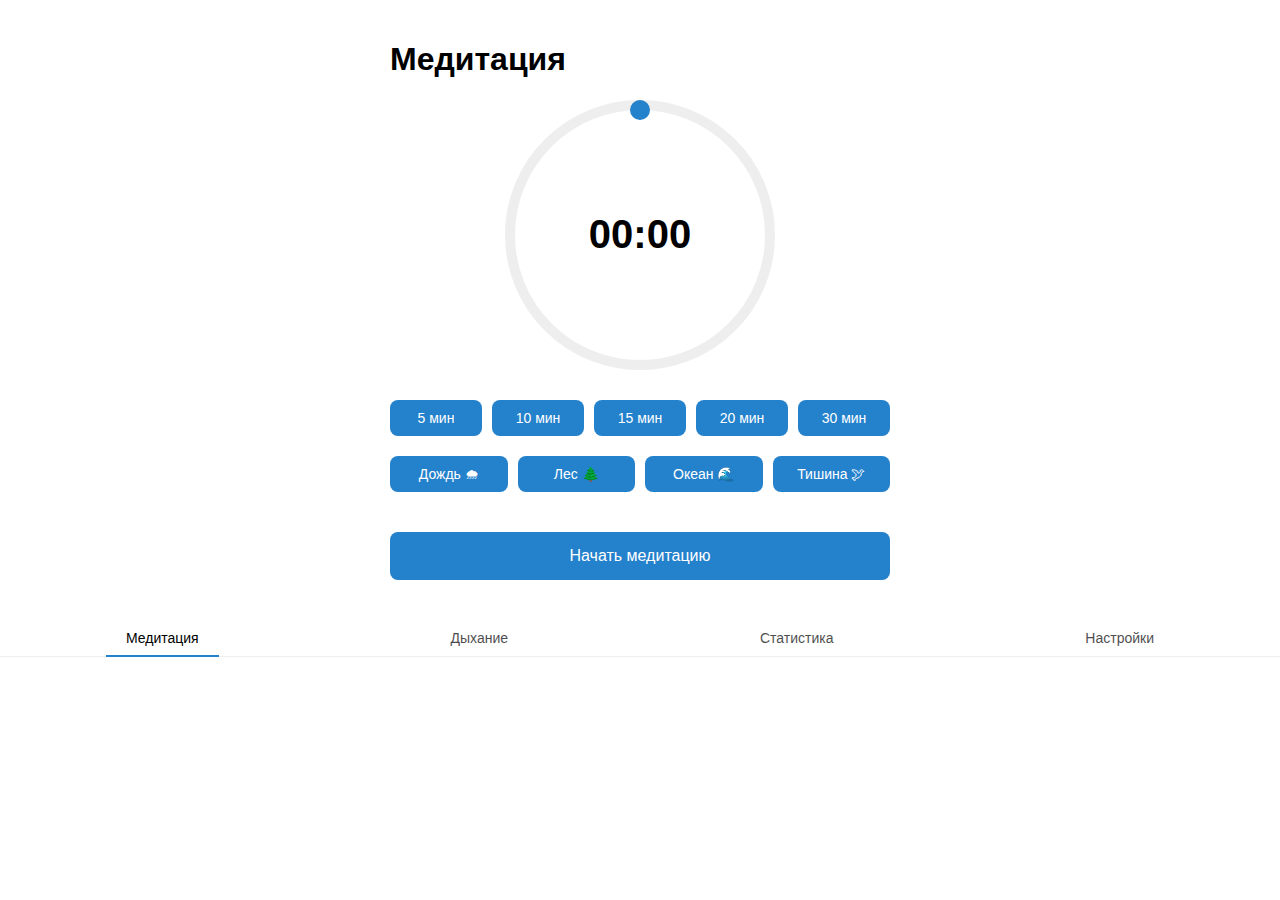
==== frontend/index.html @ bd763c2f "Add circular time selector and update sound controls" ====
<!DOCTYPE html>
<html lang="ru">
<head>
    <meta charset="UTF-8">
    <meta name="viewport" content="width=device-width, initial-scale=1.0">
    <title>Медитация</title>
    <script src="https://telegram.org/js/telegram-web-app.js"></script>
    <link rel="stylesheet" href="styles.css">
</head>
<body>
    <div class="app">
        <div class="main-screen">
            <h1>Медитация</h1>
            <div class="timer-display">
                <div class="progress-circle">
                    <div class="time-selector">
                        <div class="time-marker"></div>
                    </div>
                    <span class="time">00:00</span>
                </div>
            </div>
            
            <div class="controls">
                <div class="duration-selector">
                    <button data-time="5">5 мин</button>
                    <button data-time="10">10 мин</button>
                    <button data-time="15">15 мин</button>
                    <button data-time="20">20 мин</button>
                    <button data-time="30">30 мин</button>
                </div>
                
                <div class="sound-selector">
                    <button data-sound="rain">Дождь 🌧</button>
                    <button data-sound="forest">Лес 🌲</button>
                    <button data-sound="ocean">Океан 🌊</button>
                    <button data-sound="silence">Тишина 🕊</button>
                </div>
                
                <button class="start-btn">Начать медитацию</button>
            </div>
        </div>
        
        <div class="stats-screen hidden">
            <h2>Ваш прогресс</h2>
            <div class="stats">
                <div class="stat-item">
                    <span class="stat-value">0</span>
                    <span class="stat-label">Медитаций</span>
                </div>
                <div class="stat-item">
                    <span class="stat-value">0</span>
                    <span class="stat-label">Минут</span>
                </div>
                <div class="stat-item">
                    <span class="stat-value">0</span>
                    <span class="stat-label">Звезд</span>
                </div>
            </div>
        </div>
    </div>
    <div class="breathing-guide hidden">
        <div class="breathing-circle"></div>
        <div class="breathing-text">Вдох</div>
    </div>
    <div class="tabs">
        <button class="tab-btn active" data-tab="meditation">Медитация</button>
        <button class="tab-btn" data-tab="breathing">Дыхание</button>
        <button class="tab-btn" data-tab="stats">Статистика</button>
        <button class="tab-btn" data-tab="settings">Настройки</button>
    </div>

    <div class="tab-content">
        <div class="tab-pane active" id="meditation">
            <!-- Существующий контент медитации -->
        </div>
        
        <div class="tab-pane" id="breathing">
            <div class="breathing-techniques">
                <div class="technique-selector">
                    <button data-technique="4-4-4-4">Квадратное дыхание</button>
                    <button data-technique="4-7-8">4-7-8</button>
                    <button data-technique="box">Техника Вима Хофа</button>
                </div>
                
                <div class="breathing-guide">
                    <div class="breathing-circle"></div>
                    <div class="breathing-text">Подготовьтесь</div>
                    <div class="breathing-timer">00:00</div>
                </div>
            </div>
        </div>
        
        <div class="tab-pane" id="stats">
            <div class="achievements">
                <h2>Достижения</h2>
                <div class="achievement-grid">
                    <!-- Достижения будут добавляться динамически -->
                </div>
            </div>
            
            <div class="meditation-calendar">
                <h2>Календарь медитаций</h2>
                <div class="calendar-grid">
                    <!-- Календарь будет добавляться динамически -->
                </div>
            </div>
            
            <div class="leaderboard">
                <h2>Рейтинг</h2>
                <div class="leaderboard-list">
                    <!-- Рейтинг будет добавляться динамически -->
                </div>
            </div>
        </div>
        
        <div class="tab-pane" id="settings">
            <div class="reminder-settings">
                <h2>Напоминания</h2>
                <div class="time-picker">
                    <input type="time" id="reminder-time">
                    <button class="set-reminder-btn">Установить напоминание</button>
                </div>
            </div>
            
            <div class="sound-settings">
                <h2>Настройки звука</h2>
                <div class="volume-control">
                    <label>Громкость</label>
                    <input type="range" min="0" max="100" value="50">
                </div>
                <p class="sound-notice">
                    ⚠️ Звуки природы работают только при активном приложении
                </p>
            </div>
        </div>
    </div>
    <script src="app.js"></script>
</body>
</html>
---- frontend/styles.css ----
:root {
    --tg-theme-bg-color: #fff;
    --tg-theme-text-color: #000;
    --tg-theme-button-color: #2481cc;
    --tg-theme-button-text-color: #fff;
}

body {
    margin: 0;
    padding: 0;
    font-family: -apple-system, BlinkMacSystemFont, 'Segoe UI', Roboto, Oxygen, Ubuntu, Cantarell, 'Open Sans', 'Helvetica Neue', sans-serif;
    background-color: var(--tg-theme-bg-color);
    color: var(--tg-theme-text-color);
}

.app {
    max-width: 500px;
    margin: 0 auto;
    padding: 20px;
}

.progress-circle {
    width: 250px;
    height: 250px;
    border-radius: 50%;
    border: 10px solid #eee;
    margin: 20px auto;
    position: relative;
    display: flex;
    align-items: center;
    justify-content: center;
    cursor: pointer;
}

.time-selector {
    position: absolute;
    top: 0;
    left: 0;
    right: 0;
    bottom: 0;
    border-radius: 50%;
}

.time-marker {
    position: absolute;
    width: 20px;
    height: 20px;
    background: var(--tg-theme-button-color);
    border-radius: 50%;
    top: -10px;
    left: 50%;
    transform: translateX(-50%);
    cursor: pointer;
    transition: transform 0.1s;
}

.time-marker:hover {
    transform: translateX(-50%) scale(1.2);
}

.time {
    font-size: 2.5em;
    font-weight: bold;
    pointer-events: none;
}

.controls {
    display: flex;
    flex-direction: column;
    gap: 20px;
    margin-top: 30px;
}

.duration-selector, .sound-selector {
    display: grid;
    grid-template-columns: repeat(auto-fit, minmax(80px, 1fr));
    gap: 10px;
}

button {
    background-color: var(--tg-theme-button-color);
    color: var(--tg-theme-button-text-color);
    border: none;
    padding: 10px 15px;
    border-radius: 8px;
    cursor: pointer;
    font-size: 14px;
}

button:active {
    opacity: 0.8;
}

.start-btn {
    font-size: 16px;
    padding: 15px;
    margin-top: 20px;
}

.stats-screen {
    text-align: center;
}

.stats {
    display: grid;
    grid-template-columns: repeat(3, 1fr);
    gap: 20px;
    margin-top: 30px;
}

.stat-item {
    display: flex;
    flex-direction: column;
    align-items: center;
}

.stat-value {
    font-size: 24px;
    font-weight: bold;
}

.stat-label {
    font-size: 14px;
    color: #666;
}

.hidden {
    display: none;
}

.breathing-guide {
    position: relative;
    width: 200px;
    height: 200px;
    margin: 20px auto;
}

.breathing-circle {
    position: absolute;
    width: 100%;
    height: 100%;
    border-radius: 50%;
    border: 2px solid var(--tg-theme-button-color);
    animation: breathe 8s infinite;
}

@keyframes breathe {
    0% { transform: scale(0.8); opacity: 0.8; }
    25% { transform: scale(1.2); opacity: 1; }
    50% { transform: scale(0.8); opacity: 0.8; }
    75% { transform: scale(1.2); opacity: 1; }
    100% { transform: scale(0.8); opacity: 0.8; }
}

.tabs {
    display: flex;
    justify-content: space-around;
    margin: 20px 0;
    border-bottom: 1px solid #eee;
}

.tab-btn {
    padding: 10px 20px;
    border: none;
    background: none;
    color: var(--tg-theme-text-color);
    opacity: 0.7;
    position: relative;
}

.tab-btn.active {
    opacity: 1;
}

.tab-btn.active::after {
    content: '';
    position: absolute;
    bottom: -1px;
    left: 0;
    right: 0;
    height: 2px;
    background: var(--tg-theme-button-color);
}

.tab-content {
    padding: 20px 0;
}

.tab-pane {
    display: none;
}

.tab-pane.active {
    display: block;
}

/* Стили для календаря */
.calendar-grid {
    display: grid;
    grid-template-columns: repeat(7, 1fr);
    gap: 5px;
    margin: 20px 0;
}

.calendar-day {
    aspect-ratio: 1;
    border-radius: 5px;
    background: #eee;
}

.calendar-day.has-meditation {
    background: var(--tg-theme-button-color);
}

/* Стили для техник дыхания */
.breathing-techniques {
    text-align: center;
}

.technique-selector {
    display: flex;
    flex-wrap: wrap;
    gap: 10px;
    justify-content: center;
    margin: 20px 0;
}

/* Стили для достижений */
.achievement-grid {
    display: grid;
    grid-template-columns: repeat(auto-fit, minmax(150px, 1fr));
    gap: 15px;
    margin: 20px 0;
}

.achievement {
    background: #f5f5f5;
    border-radius: 10px;
    padding: 15px;
    text-align: center;
}

.achievement.unlocked {
    background: var(--tg-theme-button-color);
    color: white;
}

/* Стили для рейтинга */
.leaderboard-item {
    display: flex;
    align-items: center;
    padding: 10px;
    border-bottom: 1px solid #eee;
}

.rank {
    width: 30px;
    font-weight: bold;
}

.name {
    flex: 1;
}

.score {
    font-weight: bold;
}

.sound-settings {
    padding: 20px;
}

.volume-control {
    display: flex;
    flex-direction: column;
    gap: 10px;
    margin-bottom: 20px;
}

.volume-control input[type="range"] {
    width: 100%;
    height: 4px;
    background: #eee;
    border-radius: 2px;
    -webkit-appearance: none;
}

.volume-control input[type="range"]::-webkit-slider-thumb {
    -webkit-appearance: none;
    width: 20px;
    height: 20px;
    background: var(--tg-theme-button-color);
    border-radius: 50%;
    cursor: pointer;
}

.sound-presets {
    margin-top: 20px;
}

.background-music-selector {
    display: grid;
    grid-template-columns: repeat(auto-fit, minmax(120px, 1fr));
    gap: 10px;
    margin-top: 10px;
}

.sound-notice {
    margin-top: 10px;
    padding: 10px;
    background: #fff3cd;
    border-radius: 8px;
    font-size: 14px;
    color: #856404;
}
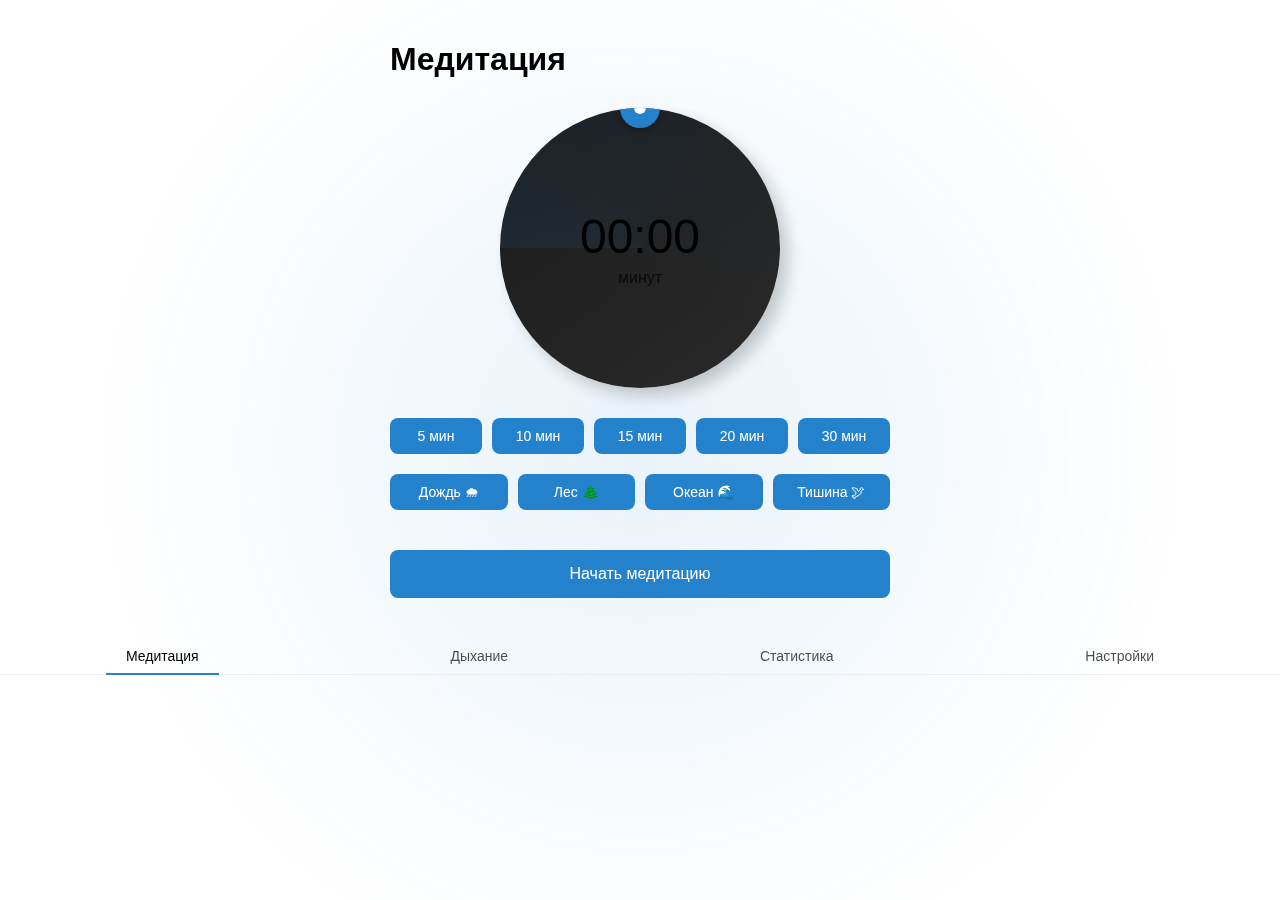
==== commit 887cfda8: "Add circular time selector and update sound controls" ====
--- a/frontend/index.html
+++ b/frontend/index.html
@@ -16,7 +16,11 @@
                     <div class="time-selector">
                         <div class="time-marker"></div>
                     </div>
-                    <span class="time">00:00</span>
+                    <div class="time-display">
+                        <span class="time">00:00</span>
+                        <span class="time-label">минут</span>
+                    </div>
+                    <div class="circle-gradient"></div>
                 </div>
             </div>
             
--- a/frontend/styles.css
+++ b/frontend/styles.css
@@ -17,51 +17,193 @@
     max-width: 500px;
     margin: 0 auto;
     padding: 20px;
-}
-
-.progress-circle {
-    width: 250px;
-    height: 250px;
-    border-radius: 50%;
-    border: 10px solid #eee;
-    margin: 20px auto;
     position: relative;
-    display: flex;
-    align-items: center;
-    justify-content: center;
-    cursor: pointer;
-}
-
-.time-selector {
-    position: absolute;
+}
+
+.app::before {
+    content: '';
+    position: fixed;
     top: 0;
     left: 0;
     right: 0;
     bottom: 0;
+    background: radial-gradient(
+        circle at center,
+        var(--tg-theme-button-color) 0%,
+        transparent 70%
+    );
+    opacity: 0.1;
+    z-index: -1;
+    transition: opacity 0.5s;
+}
+
+.app.meditating::before {
+    opacity: 0.2;
+    animation: breatheBackground 4s infinite;
+}
+
+@keyframes breatheBackground {
+    0%, 100% { transform: scale(1); }
+    50% { transform: scale(1.1); }
+}
+
+.timer-display {
+    position: relative;
+    width: 280px;
+    height: 280px;
+    margin: 30px auto;
+}
+
+.progress-circle {
+    width: 100%;
+    height: 100%;
+    border-radius: 50%;
+    background: linear-gradient(145deg, #1a1a1a, #2a2a2a);
+    box-shadow: 
+        -8px -8px 16px rgba(255,255,255,0.05),
+        8px 8px 16px rgba(0,0,0,0.2);
+    position: relative;
+    display: flex;
+    align-items: center;
+    justify-content: center;
+    cursor: pointer;
+    overflow: hidden;
+}
+
+/* Добавляем светящийся эффект */
+.progress-circle::before {
+    content: '';
+    position: absolute;
+    width: 150%;
+    height: 150%;
+    background: conic-gradient(
+        from -90deg,
+        var(--tg-theme-button-color) 0%,
+        transparent 60%,
+        transparent 100%
+    );
+    animation: rotate 10s linear infinite;
+    opacity: 0.1;
+}
+
+/* Добавляем пульсацию при медитации */
+.progress-circle.active {
+    animation: pulse 4s ease-in-out infinite;
+}
+
+@keyframes pulse {
+    0% { transform: scale(1); }
+    50% { transform: scale(1.02); }
+    100% { transform: scale(1); }
+}
+
+@keyframes rotate {
+    from { transform: rotate(0deg); }
+    to { transform: rotate(360deg); }
+}
+
+/* Добавляем частицы спокойствия */
+.particles {
+    position: absolute;
+    width: 100%;
+    height: 100%;
+    pointer-events: none;
+}
+
+.particle {
+    position: absolute;
+    background: var(--tg-theme-button-color);
+    border-radius: 50%;
+    opacity: 0;
+}
+
+@keyframes float {
+    0% { transform: translateY(0) scale(1); opacity: 0; }
+    50% { opacity: 0.5; }
+    100% { transform: translateY(-100px) scale(0); opacity: 0; }
+}
+
+.time-selector {
+    position: absolute;
+    top: 0;
+    left: 0;
+    right: 0;
+    bottom: 0;
     border-radius: 50%;
 }
 
 .time-marker {
     position: absolute;
-    width: 20px;
-    height: 20px;
-    background: var(--tg-theme-button-color);
-    border-radius: 50%;
-    top: -10px;
+    width: 40px;
+    height: 40px;
+    background: var(--tg-theme-button-color);
+    border-radius: 50%;
+    top: -20px;
     left: 50%;
     transform: translateX(-50%);
     cursor: pointer;
-    transition: transform 0.1s;
+    box-shadow: 0 2px 8px rgba(0,0,0,0.3);
+    transition: transform 0.2s;
+}
+
+.time-marker::after {
+    content: '';
+    position: absolute;
+    width: 12px;
+    height: 12px;
+    background: #fff;
+    border-radius: 50%;
+    top: 50%;
+    left: 50%;
+    transform: translate(-50%, -50%);
 }
 
 .time-marker:hover {
-    transform: translateX(-50%) scale(1.2);
+    transform: translateX(-50%) scale(1.1);
+}
+
+.time-display {
+    text-align: center;
+    color: var(--tg-theme-text-color);
+    z-index: 2;
 }
 
 .time {
-    font-size: 2.5em;
-    font-weight: bold;
-    pointer-events: none;
+    font-size: 48px;
+    font-weight: 300;
+    display: block;
+}
+
+.time-label {
+    font-size: 16px;
+    opacity: 0.7;
+    display: block;
+    margin-top: 5px;
+}
+
+.circle-gradient {
+    position: absolute;
+    top: 0;
+    left: 0;
+    right: 0;
+    bottom: 0;
+    border-radius: 50%;
+    background: conic-gradient(
+        from -90deg,
+        var(--tg-theme-button-color) 0%,
+        transparent 0%
+    );
+    opacity: 0.2;
+}
+
+/* Добавляем анимацию для плавного изменения */
+@keyframes rotateGradient {
+    from {
+        transform: rotate(0deg);
+    }
+    to {
+        transform: rotate(360deg);
+    }
 }
 
 .controls {
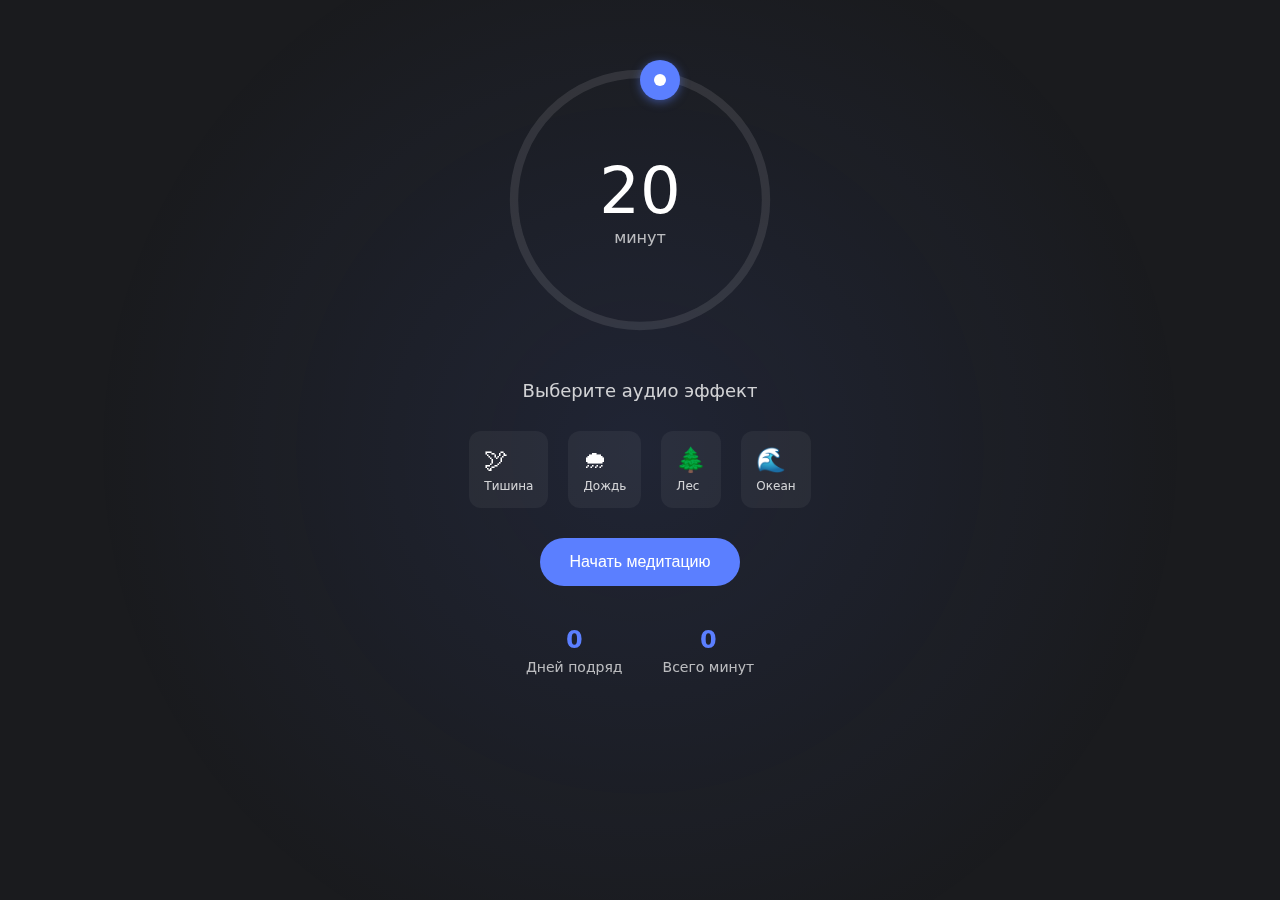
==== commit 2a538837: "Add circular time selector and update sound controls 7" ====
--- a/frontend/index.html
+++ b/frontend/index.html
@@ -9,132 +9,54 @@
 </head>
 <body>
     <div class="app">
-        <div class="main-screen">
-            <h1>Медитация</h1>
-            <div class="timer-display">
-                <div class="progress-circle">
-                    <div class="time-selector">
-                        <div class="time-marker"></div>
-                    </div>
-                    <div class="time-display">
-                        <span class="time">00:00</span>
-                        <span class="time-label">минут</span>
-                    </div>
-                    <div class="circle-gradient"></div>
-                </div>
-            </div>
-            
-            <div class="controls">
-                <div class="duration-selector">
-                    <button data-time="5">5 мин</button>
-                    <button data-time="10">10 мин</button>
-                    <button data-time="15">15 мин</button>
-                    <button data-time="20">20 мин</button>
-                    <button data-time="30">30 мин</button>
-                </div>
-                
-                <div class="sound-selector">
-                    <button data-sound="rain">Дождь 🌧</button>
-                    <button data-sound="forest">Лес 🌲</button>
-                    <button data-sound="ocean">Океан 🌊</button>
-                    <button data-sound="silence">Тишина 🕊</button>
-                </div>
-                
-                <button class="start-btn">Начать медитацию</button>
-            </div>
-        </div>
-        
-        <div class="stats-screen hidden">
-            <h2>Ваш прогресс</h2>
-            <div class="stats">
-                <div class="stat-item">
-                    <span class="stat-value">0</span>
-                    <span class="stat-label">Медитаций</span>
-                </div>
-                <div class="stat-item">
-                    <span class="stat-value">0</span>
-                    <span class="stat-label">Минут</span>
-                </div>
-                <div class="stat-item">
-                    <span class="stat-value">0</span>
-                    <span class="stat-label">Звезд</span>
+        <!-- Основной круговой таймер -->
+        <div class="timer-container">
+            <div class="timer-ring">
+                <svg class="ring-progress" viewBox="0 0 100 100">
+                    <circle class="ring-background" cx="50" cy="50" r="45"/>
+                    <circle class="ring-foreground" cx="50" cy="50" r="45"/>
+                </svg>
+                <div class="drag-handle"></div>
+                <div class="timer-display">
+                    <span class="time">20</span>
+                    <span class="time-label">минут</span>
                 </div>
             </div>
         </div>
-    </div>
-    <div class="breathing-guide hidden">
-        <div class="breathing-circle"></div>
-        <div class="breathing-text">Вдох</div>
-    </div>
-    <div class="tabs">
-        <button class="tab-btn active" data-tab="meditation">Медитация</button>
-        <button class="tab-btn" data-tab="breathing">Дыхание</button>
-        <button class="tab-btn" data-tab="stats">Статистика</button>
-        <button class="tab-btn" data-tab="settings">Настройки</button>
-    </div>
 
-    <div class="tab-content">
-        <div class="tab-pane active" id="meditation">
-            <!-- Существующий контент медитации -->
-        </div>
-        
-        <div class="tab-pane" id="breathing">
-            <div class="breathing-techniques">
-                <div class="technique-selector">
-                    <button data-technique="4-4-4-4">Квадратное дыхание</button>
-                    <button data-technique="4-7-8">4-7-8</button>
-                    <button data-technique="box">Техника Вима Хофа</button>
-                </div>
-                
-                <div class="breathing-guide">
-                    <div class="breathing-circle"></div>
-                    <div class="breathing-text">Подготовьтесь</div>
-                    <div class="breathing-timer">00:00</div>
-                </div>
+        <!-- Выбор звука -->
+        <h3 class="section-title">Выберите аудио эффект</h3>
+        <div class="sound-selector">
+            <div class="sound-option" data-sound="silence">
+                <div class="sound-icon">🕊</div>
+                <div class="sound-label">Тишина</div>
+            </div>
+            <div class="sound-option" data-sound="rain">
+                <div class="sound-icon">🌧</div>
+                <div class="sound-label">Дождь</div>
+            </div>
+            <div class="sound-option" data-sound="forest">
+                <div class="sound-icon">🌲</div>
+                <div class="sound-label">Лес</div>
+            </div>
+            <div class="sound-option" data-sound="ocean">
+                <div class="sound-icon">🌊</div>
+                <div class="sound-label">Океан</div>
             </div>
         </div>
-        
-        <div class="tab-pane" id="stats">
-            <div class="achievements">
-                <h2>Достижения</h2>
-                <div class="achievement-grid">
-                    <!-- Достижения будут добавляться динамически -->
-                </div>
+
+        <!-- Кнопка старта -->
+        <button class="start-button">Начать медитацию</button>
+
+        <!-- Статистика -->
+        <div class="stats-container">
+            <div class="stat-item">
+                <div class="stat-value">0</div>
+                <div class="stat-label">Дней подряд</div>
             </div>
-            
-            <div class="meditation-calendar">
-                <h2>Календарь медитаций</h2>
-                <div class="calendar-grid">
-                    <!-- Календарь будет добавляться динамически -->
-                </div>
-            </div>
-            
-            <div class="leaderboard">
-                <h2>Рейтинг</h2>
-                <div class="leaderboard-list">
-                    <!-- Рейтинг будет добавляться динамически -->
-                </div>
-            </div>
-        </div>
-        
-        <div class="tab-pane" id="settings">
-            <div class="reminder-settings">
-                <h2>Напоминания</h2>
-                <div class="time-picker">
-                    <input type="time" id="reminder-time">
-                    <button class="set-reminder-btn">Установить напоминание</button>
-                </div>
-            </div>
-            
-            <div class="sound-settings">
-                <h2>Настройки звука</h2>
-                <div class="volume-control">
-                    <label>Громкость</label>
-                    <input type="range" min="0" max="100" value="50">
-                </div>
-                <p class="sound-notice">
-                    ⚠️ Звуки природы работают только при активном приложении
-                </p>
+            <div class="stat-item">
+                <div class="stat-value">0</div>
+                <div class="stat-label">Всего минут</div>
             </div>
         </div>
     </div>
--- a/frontend/styles.css
+++ b/frontend/styles.css
@@ -1,16 +1,169 @@
 :root {
-    --tg-theme-bg-color: #fff;
-    --tg-theme-text-color: #000;
-    --tg-theme-button-color: #2481cc;
-    --tg-theme-button-text-color: #fff;
+    --primary-color: #5B7FFF;
+    --background-color: #1A1B1E;
+    --text-color: #FFFFFF;
+    --ring-size: 280px;
 }
 
 body {
+    background-color: var(--background-color);
+    color: var(--text-color);
     margin: 0;
-    padding: 0;
-    font-family: -apple-system, BlinkMacSystemFont, 'Segoe UI', Roboto, Oxygen, Ubuntu, Cantarell, 'Open Sans', 'Helvetica Neue', sans-serif;
-    background-color: var(--tg-theme-bg-color);
-    color: var(--tg-theme-text-color);
+    font-family: -apple-system, system-ui, BlinkMacSystemFont, "Segoe UI", Roboto;
+}
+
+.timer-container {
+    position: relative;
+    width: 280px;
+    height: 280px;
+    margin: 40px auto;
+}
+
+.timer-ring {
+    position: relative;
+    width: 100%;
+    height: 100%;
+}
+
+.ring-progress {
+    transform: rotate(-90deg);
+    width: 100%;
+    height: 100%;
+}
+
+circle {
+    fill: none;
+    stroke-width: 3;
+    transition: stroke-dashoffset 0.3s ease;
+}
+
+.ring-background {
+    stroke: rgba(255, 255, 255, 0.1);
+}
+
+.ring-foreground {
+    stroke: var(--primary-color);
+    stroke-dasharray: 283;
+    stroke-dashoffset: 283;
+}
+
+.drag-handle {
+    position: absolute;
+    width: 40px;
+    height: 40px;
+    background: var(--primary-color);
+    border-radius: 50%;
+    top: 0;
+    left: 50%;
+    transform-origin: center 140px;
+    cursor: pointer;
+    box-shadow: 0 2px 10px rgba(91, 127, 255, 0.5);
+    z-index: 2;
+}
+
+.drag-handle::after {
+    content: '';
+    position: absolute;
+    width: 12px;
+    height: 12px;
+    background: white;
+    border-radius: 50%;
+    top: 50%;
+    left: 50%;
+    transform: translate(-50%, -50%);
+}
+
+.timer-display {
+    position: absolute;
+    top: 50%;
+    left: 50%;
+    transform: translate(-50%, -50%);
+    text-align: center;
+    z-index: 1;
+    color: var(--text-color);
+}
+
+.time {
+    font-size: 64px;
+    font-weight: 300;
+    display: block;
+}
+
+.time-label {
+    font-size: 16px;
+    opacity: 0.7;
+    margin-top: 5px;
+}
+
+.sound-selector {
+    display: flex;
+    justify-content: center;
+    gap: 20px;
+    margin: 30px 0;
+}
+
+.sound-option {
+    padding: 15px;
+    border-radius: 12px;
+    cursor: pointer;
+    transition: all 0.3s ease;
+    background: rgba(255, 255, 255, 0.05);
+}
+
+.sound-option.active {
+    background: var(--primary-color);
+    transform: scale(1.05);
+}
+
+.sound-icon {
+    font-size: 24px;
+    margin-bottom: 5px;
+}
+
+.sound-label {
+    font-size: 12px;
+    opacity: 0.8;
+}
+
+.start-button {
+    display: block;
+    width: 200px;
+    margin: 30px auto;
+    padding: 15px 0;
+    border: none;
+    border-radius: 25px;
+    background: var(--primary-color);
+    color: white;
+    font-size: 16px;
+    cursor: pointer;
+    transition: all 0.3s ease;
+}
+
+.start-button:active {
+    transform: scale(0.98);
+}
+
+.stats-container {
+    display: flex;
+    justify-content: center;
+    gap: 40px;
+    margin-top: 40px;
+}
+
+.stat-item {
+    text-align: center;
+}
+
+.stat-value {
+    font-size: 24px;
+    font-weight: bold;
+    color: var(--primary-color);
+}
+
+.stat-label {
+    font-size: 14px;
+    opacity: 0.7;
+    margin-top: 5px;
 }
 
 .app {
@@ -29,7 +182,7 @@
     bottom: 0;
     background: radial-gradient(
         circle at center,
-        var(--tg-theme-button-color) 0%,
+        var(--primary-color) 0%,
         transparent 70%
     );
     opacity: 0.1;
@@ -47,13 +200,6 @@
     50% { transform: scale(1.1); }
 }
 
-.timer-display {
-    position: relative;
-    width: 280px;
-    height: 280px;
-    margin: 30px auto;
-}
-
 .progress-circle {
     width: 100%;
     height: 100%;
@@ -78,7 +224,7 @@
     height: 150%;
     background: conic-gradient(
         from -90deg,
-        var(--tg-theme-button-color) 0%,
+        var(--primary-color) 0%,
         transparent 60%,
         transparent 100%
     );
@@ -112,7 +258,7 @@
 
 .particle {
     position: absolute;
-    background: var(--tg-theme-button-color);
+    background: var(--primary-color);
     border-radius: 50%;
     opacity: 0;
 }
@@ -136,7 +282,7 @@
     position: absolute;
     width: 40px;
     height: 40px;
-    background: var(--tg-theme-button-color);
+    background: var(--primary-color);
     border-radius: 50%;
     top: -20px;
     left: 50%;
@@ -160,25 +306,6 @@
 
 .time-marker:hover {
     transform: translateX(-50%) scale(1.1);
-}
-
-.time-display {
-    text-align: center;
-    color: var(--tg-theme-text-color);
-    z-index: 2;
-}
-
-.time {
-    font-size: 48px;
-    font-weight: 300;
-    display: block;
-}
-
-.time-label {
-    font-size: 16px;
-    opacity: 0.7;
-    display: block;
-    margin-top: 5px;
 }
 
 .circle-gradient {
@@ -190,7 +317,7 @@
     border-radius: 50%;
     background: conic-gradient(
         from -90deg,
-        var(--tg-theme-button-color) 0%,
+        var(--primary-color) 0%,
         transparent 0%
     );
     opacity: 0.2;
@@ -213,15 +340,15 @@
     margin-top: 30px;
 }
 
-.duration-selector, .sound-selector {
+.duration-selector {
     display: grid;
     grid-template-columns: repeat(auto-fit, minmax(80px, 1fr));
     gap: 10px;
 }
 
 button {
-    background-color: var(--tg-theme-button-color);
-    color: var(--tg-theme-button-text-color);
+    background-color: var(--primary-color);
+    color: white;
     border: none;
     padding: 10px 15px;
     border-radius: 8px;
@@ -250,22 +377,6 @@
     margin-top: 30px;
 }
 
-.stat-item {
-    display: flex;
-    flex-direction: column;
-    align-items: center;
-}
-
-.stat-value {
-    font-size: 24px;
-    font-weight: bold;
-}
-
-.stat-label {
-    font-size: 14px;
-    color: #666;
-}
-
 .hidden {
     display: none;
 }
@@ -282,7 +393,7 @@
     width: 100%;
     height: 100%;
     border-radius: 50%;
-    border: 2px solid var(--tg-theme-button-color);
+    border: 2px solid var(--primary-color);
     animation: breathe 8s infinite;
 }
 
@@ -305,7 +416,7 @@
     padding: 10px 20px;
     border: none;
     background: none;
-    color: var(--tg-theme-text-color);
+    color: var(--text-color);
     opacity: 0.7;
     position: relative;
 }
@@ -321,7 +432,7 @@
     left: 0;
     right: 0;
     height: 2px;
-    background: var(--tg-theme-button-color);
+    background: var(--primary-color);
 }
 
 .tab-content {
@@ -351,7 +462,7 @@
 }
 
 .calendar-day.has-meditation {
-    background: var(--tg-theme-button-color);
+    background: var(--primary-color);
 }
 
 /* Стили для техник дыхания */
@@ -383,7 +494,7 @@
 }
 
 .achievement.unlocked {
-    background: var(--tg-theme-button-color);
+    background: var(--primary-color);
     color: white;
 }
 
@@ -431,7 +542,7 @@
     -webkit-appearance: none;
     width: 20px;
     height: 20px;
-    background: var(--tg-theme-button-color);
+    background: var(--primary-color);
     border-radius: 50%;
     cursor: pointer;
 }
@@ -454,4 +565,13 @@
     border-radius: 8px;
     font-size: 14px;
     color: #856404;
+}
+
+.section-title {
+    text-align: center;
+    color: var(--text-color);
+    font-size: 18px;
+    font-weight: 500;
+    margin: 30px 0 15px;
+    opacity: 0.8;
 } 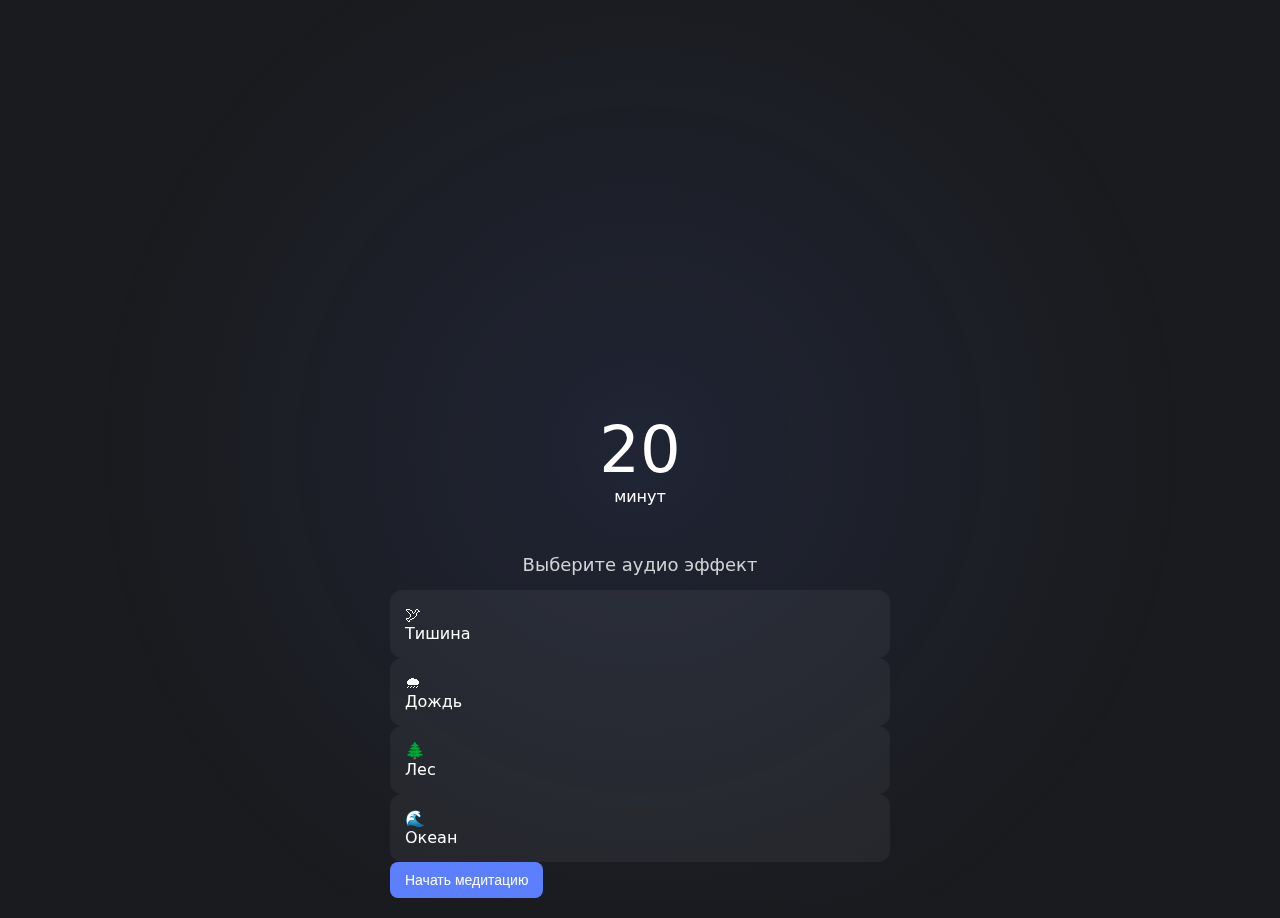
==== commit fa57460c: "Add circular time selector and update sound controls 9" ====
--- a/frontend/index.html
+++ b/frontend/index.html
@@ -5,61 +5,46 @@
     <meta name="viewport" content="width=device-width, initial-scale=1.0">
     <title>Медитация</title>
     <script src="https://telegram.org/js/telegram-web-app.js"></script>
-    <link rel="stylesheet" href="styles.css">
+    <link rel="stylesheet" href="./styles.css">
 </head>
 <body>
     <div class="app">
-        <!-- Основной круговой таймер -->
-        <div class="timer-container">
-            <div class="timer-ring">
-                <svg class="ring-progress" viewBox="0 0 100 100">
-                    <circle class="ring-background" cx="50" cy="50" r="45"/>
-                    <circle class="ring-foreground" cx="50" cy="50" r="45"/>
-                </svg>
-                <div class="drag-handle"></div>
-                <div class="timer-display">
-                    <span class="time">20</span>
-                    <span class="time-label">минут</span>
-                </div>
+        <!-- Круговой таймер -->
+        <div class="timer">
+            <svg class="timer-ring" viewBox="0 0 100 100">
+                <circle class="ring-bg" cx="50" cy="50" r="45" />
+                <circle class="ring-progress" cx="50" cy="50" r="45" />
+            </svg>
+            <div class="handle"></div>
+            <div class="timer-display">
+                <span class="time">20</span>
+                <span class="label">минут</span>
             </div>
         </div>
 
         <!-- Выбор звука -->
         <h3 class="section-title">Выберите аудио эффект</h3>
-        <div class="sound-selector">
+        <div class="sounds">
             <div class="sound-option" data-sound="silence">
-                <div class="sound-icon">🕊</div>
-                <div class="sound-label">Тишина</div>
+                <div class="icon">🕊</div>
+                <div class="label">Тишина</div>
             </div>
             <div class="sound-option" data-sound="rain">
-                <div class="sound-icon">🌧</div>
-                <div class="sound-label">Дождь</div>
+                <div class="icon">🌧</div>
+                <div class="label">Дождь</div>
             </div>
             <div class="sound-option" data-sound="forest">
-                <div class="sound-icon">🌲</div>
-                <div class="sound-label">Лес</div>
+                <div class="icon">🌲</div>
+                <div class="label">Лес</div>
             </div>
             <div class="sound-option" data-sound="ocean">
-                <div class="sound-icon">🌊</div>
-                <div class="sound-label">Океан</div>
+                <div class="icon">🌊</div>
+                <div class="label">Океан</div>
             </div>
         </div>
 
-        <!-- Кнопка старта -->
-        <button class="start-button">Начать медитацию</button>
-
-        <!-- Статистика -->
-        <div class="stats-container">
-            <div class="stat-item">
-                <div class="stat-value">0</div>
-                <div class="stat-label">Дней подряд</div>
-            </div>
-            <div class="stat-item">
-                <div class="stat-value">0</div>
-                <div class="stat-label">Всего минут</div>
-            </div>
-        </div>
+        <button class="start">Начать медитацию</button>
     </div>
-    <script src="app.js"></script>
+    <script src="./app.js"></script>
 </body>
 </html> 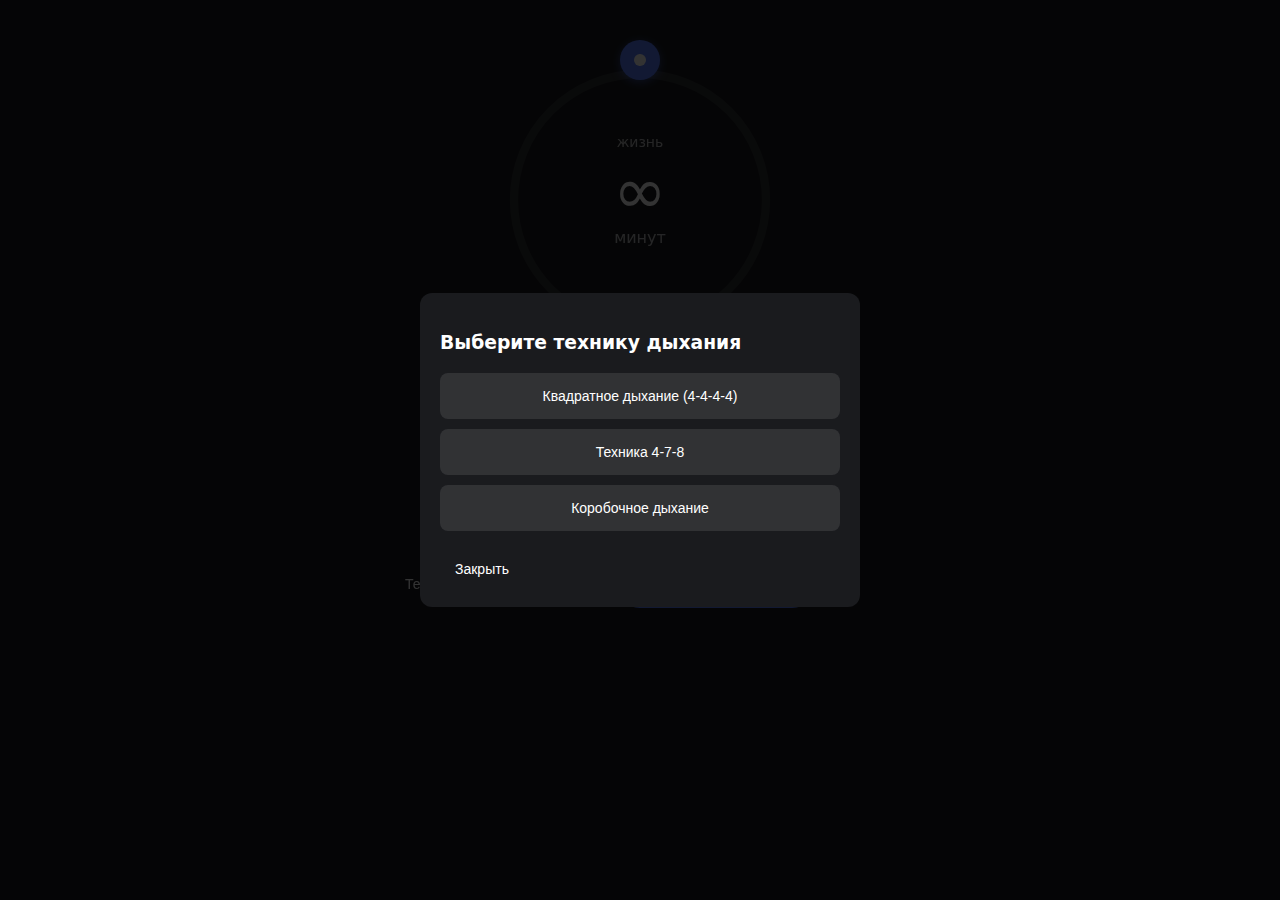
==== commit dc3517c3: "Add circular time selector and update sound controls 13" ====
--- a/frontend/index.html
+++ b/frontend/index.html
@@ -5,7 +5,7 @@
     <meta name="viewport" content="width=device-width, initial-scale=1.0">
     <title>Медитация</title>
     <script src="https://telegram.org/js/telegram-web-app.js"></script>
-    <link rel="stylesheet" href="./styles.css">
+    <link rel="stylesheet" href="styles.css">
 </head>
 <body>
     <div class="app">
@@ -17,8 +17,10 @@
             </svg>
             <div class="handle"></div>
             <div class="timer-display">
-                <span class="time">20</span>
+                <span class="life-label">жизнь</span>
+                <span class="time">∞</span>
                 <span class="label">минут</span>
+                <div class="breathing-text"></div>
             </div>
         </div>
 
@@ -43,8 +45,26 @@
             </div>
         </div>
 
-        <button class="start">Начать медитацию</button>
+        <!-- Кнопки управления -->
+        <div class="control-buttons">
+            <button class="breathing-techniques-btn">Техники дыхания</button>
+            <button class="start">Начать медитацию</button>
+            <button class="pause hidden">Пауза</button>
+        </div>
+        
+        <!-- Модальное окно с техниками дыхания -->
+        <div class="breathing-modal hidden">
+            <div class="modal-content">
+                <h3>Выберите технику дыхания</h3>
+                <div class="breathing-list">
+                    <button data-technique="4-4-4-4">Квадратное дыхание (4-4-4-4)</button>
+                    <button data-technique="4-7-8">Техника 4-7-8</button>
+                    <button data-technique="box">Коробочное дыхание</button>
+                </div>
+                <button class="close-modal">Закрыть</button>
+            </div>
+        </div>
     </div>
-    <script src="./app.js"></script>
+    <script src="app.js"></script>
 </body>
 </html> --- a/frontend/styles.css
+++ b/frontend/styles.css
@@ -1,15 +1,176 @@
 :root {
-    --primary-color: #5B7FFF;
-    --background-color: #1A1B1E;
-    --text-color: #FFFFFF;
-    --ring-size: 280px;
+    --primary: #5B7FFF;
+    --bg: #1A1B1E;
+    --text: #FFFFFF;
 }
 
 body {
-    background-color: var(--background-color);
-    color: var(--text-color);
     margin: 0;
+    background: var(--bg);
+    color: var(--text);
     font-family: -apple-system, system-ui, BlinkMacSystemFont, "Segoe UI", Roboto;
+}
+
+.app {
+    max-width: 500px;
+    margin: 0 auto;
+    padding: 20px;
+}
+
+/* Таймер */
+.timer {
+    position: relative;
+    width: 280px;
+    height: 280px;
+    margin: 40px auto;
+}
+
+.timer-ring {
+    transform: rotate(-90deg);
+    width: 100%;
+    height: 100%;
+}
+
+circle {
+    fill: none;
+    stroke-width: 3;
+}
+
+.ring-bg {
+    stroke: rgba(255, 255, 255, 0.1);
+}
+
+.ring-progress {
+    stroke: var(--primary);
+    stroke-dasharray: 283;
+    stroke-dashoffset: 283;
+    transition: stroke-dashoffset 0.3s linear;
+}
+
+.handle {
+    position: absolute;
+    width: 40px;
+    height: 40px;
+    background: var(--primary);
+    border-radius: 50%;
+    top: -20px;
+    left: 50%;
+    transform-origin: center 160px;
+    transform: translateX(-50%);
+    cursor: pointer;
+    box-shadow: 0 2px 10px rgba(91, 127, 255, 0.5);
+}
+
+.handle::after {
+    content: '';
+    position: absolute;
+    width: 12px;
+    height: 12px;
+    background: white;
+    border-radius: 50%;
+    top: 50%;
+    left: 50%;
+    transform: translate(-50%, -50%);
+}
+
+.timer-display {
+    position: absolute;
+    top: 50%;
+    left: 50%;
+    transform: translate(-50%, -50%);
+    text-align: center;
+}
+
+.time {
+    font-size: 64px;
+    font-weight: 300;
+    display: block;
+    transition: all 0.3s;
+}
+
+.label {
+    font-size: 16px;
+    opacity: 0.7;
+}
+
+/* Звуки */
+.section-title {
+    text-align: center;
+    font-size: 18px;
+    margin: 30px 0 15px;
+    opacity: 0.8;
+}
+
+.sounds {
+    display: grid;
+    grid-template-columns: repeat(4, 1fr);
+    gap: 15px;
+    margin: 20px auto;
+    max-width: 400px;
+    padding: 0 20px;
+}
+
+.sound-option {
+    aspect-ratio: 1;
+    padding: 15px;
+    border-radius: 12px;
+    cursor: pointer;
+    background: rgba(255, 255, 255, 0.05);
+    transition: all 0.3s;
+    display: flex;
+    flex-direction: column;
+    align-items: center;
+    justify-content: center;
+    text-align: center;
+}
+
+.sound-option.active {
+    background: var(--primary);
+    transform: scale(1.05);
+}
+
+.sound-option .icon {
+    font-size: 24px;
+    margin-bottom: 5px;
+}
+
+.sound-option .label {
+    font-size: 12px;
+}
+
+/* Добавляем эффект искр */
+.ring-progress::after {
+    content: '';
+    position: absolute;
+    width: 10px;
+    height: 10px;
+    background: var(--primary);
+    border-radius: 50%;
+    top: 0;
+    left: 50%;
+    transform: translateX(-50%);
+    filter: blur(2px);
+    animation: spark 2s linear infinite;
+}
+
+@keyframes spark {
+    0% { opacity: 0; transform: translateX(-50%) scale(0); }
+    50% { opacity: 1; transform: translateX(-50%) scale(1); }
+    100% { opacity: 0; transform: translateX(-50%) scale(0); }
+}
+
+/* Кнопка */
+.start {
+    display: block;
+    width: 200px;
+    margin: 30px auto;
+    padding: 15px 0;
+    border: none;
+    border-radius: 25px;
+    background: var(--primary);
+    color: white;
+    font-size: 16px;
+    cursor: pointer;
 }
 
 .timer-container {
@@ -19,34 +180,6 @@
     margin: 40px auto;
 }
 
-.timer-ring {
-    position: relative;
-    width: 100%;
-    height: 100%;
-}
-
-.ring-progress {
-    transform: rotate(-90deg);
-    width: 100%;
-    height: 100%;
-}
-
-circle {
-    fill: none;
-    stroke-width: 3;
-    transition: stroke-dashoffset 0.3s ease;
-}
-
-.ring-background {
-    stroke: rgba(255, 255, 255, 0.1);
-}
-
-.ring-foreground {
-    stroke: var(--primary-color);
-    stroke-dasharray: 283;
-    stroke-dashoffset: 283;
-}
-
 .drag-handle {
     position: absolute;
     width: 40px;
@@ -71,22 +204,6 @@
     top: 50%;
     left: 50%;
     transform: translate(-50%, -50%);
-}
-
-.timer-display {
-    position: absolute;
-    top: 50%;
-    left: 50%;
-    transform: translate(-50%, -50%);
-    text-align: center;
-    z-index: 1;
-    color: var(--text-color);
-}
-
-.time {
-    font-size: 64px;
-    font-weight: 300;
-    display: block;
 }
 
 .time-label {
@@ -100,19 +217,6 @@
     justify-content: center;
     gap: 20px;
     margin: 30px 0;
-}
-
-.sound-option {
-    padding: 15px;
-    border-radius: 12px;
-    cursor: pointer;
-    transition: all 0.3s ease;
-    background: rgba(255, 255, 255, 0.05);
-}
-
-.sound-option.active {
-    background: var(--primary-color);
-    transform: scale(1.05);
 }
 
 .sound-icon {
@@ -164,13 +268,6 @@
     font-size: 14px;
     opacity: 0.7;
     margin-top: 5px;
-}
-
-.app {
-    max-width: 500px;
-    margin: 0 auto;
-    padding: 20px;
-    position: relative;
 }
 
 .app::before {
@@ -567,11 +664,108 @@
     color: #856404;
 }
 
-.section-title {
-    text-align: center;
-    color: var(--text-color);
-    font-size: 18px;
+/* Добавляем стиль для плавного движения при обратном отсчете */
+.handle.countdown {
+    transition: transform 1s linear;
+}
+
+/* Анимация для смены цифр */
+@keyframes numberChange {
+    0% { opacity: 1; transform: scale(1); }
+    50% { opacity: 0.5; transform: scale(0.95); }
+    100% { opacity: 1; transform: scale(1); }
+}
+
+.time.changing {
+    animation: numberChange 0.3s ease;
+}
+
+.life-label {
+    position: absolute;
+    top: -20px;
+    left: 50%;
+    transform: translateX(-50%);
+    font-size: 14px;
+    opacity: 0.7;
+    color: var(--text);
+}
+
+/* Стиль для знака бесконечности */
+.time.infinity {
+    font-size: 72px;
+    line-height: 1;
+}
+
+/* Скрываем надпись "жизнь" при начале взаимодействия */
+.timer.active .life-label {
+    opacity: 0;
+    transform: translateX(-50%) translateY(-10px);
+    transition: all 0.3s;
+}
+
+/* Стили для техник дыхания */
+.breathing-text {
+    position: absolute;
+    top: 120px;
+    left: 50%;
+    transform: translateX(-50%);
+    font-size: 24px;
+    color: #4CAF50;
     font-weight: 500;
-    margin: 30px 0 15px;
-    opacity: 0.8;
+    opacity: 0;
+    transition: opacity 0.5s;
+}
+
+.breathing-text.visible {
+    opacity: 1;
+}
+
+.breathing-modal {
+    position: fixed;
+    top: 0;
+    left: 0;
+    right: 0;
+    bottom: 0;
+    background: rgba(0, 0, 0, 0.8);
+    display: flex;
+    justify-content: center;
+    align-items: center;
+    z-index: 1000;
+}
+
+.modal-content {
+    background: var(--bg);
+    padding: 20px;
+    border-radius: 12px;
+    width: 90%;
+    max-width: 400px;
+}
+
+.breathing-list {
+    display: flex;
+    flex-direction: column;
+    gap: 10px;
+    margin: 20px 0;
+}
+
+.breathing-list button {
+    padding: 15px;
+    border: none;
+    border-radius: 8px;
+    background: rgba(255, 255, 255, 0.1);
+    color: var(--text);
+    cursor: pointer;
+    transition: all 0.3s;
+}
+
+.breathing-list button:hover {
+    background: var(--primary);
+}
+
+/* Стили для кнопок управления */
+.control-buttons {
+    display: flex;
+    gap: 10px;
+    justify-content: center;
+    margin: 20px 0;
 } 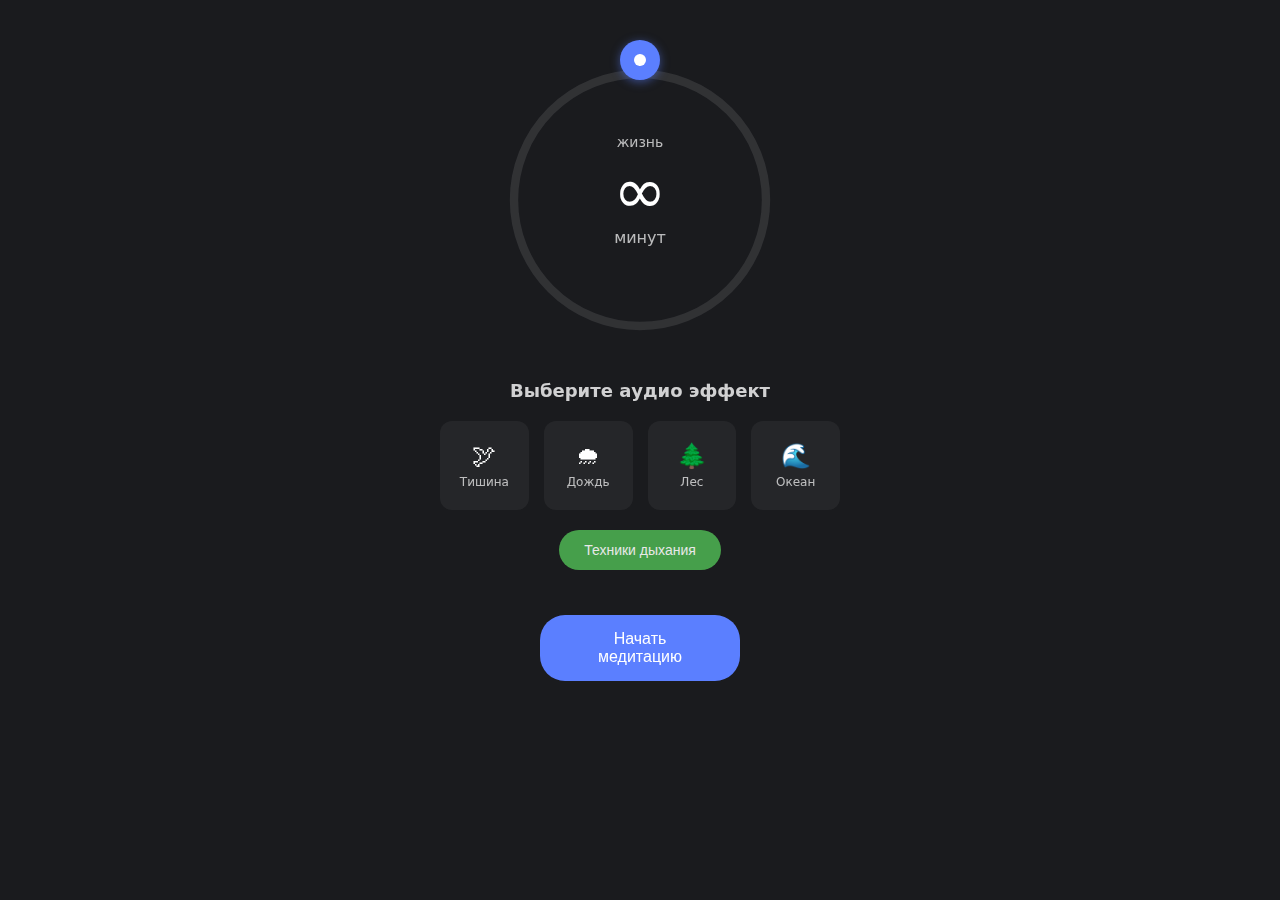
==== commit 58913794: "Add circular time selector and update sound controls 19" ====
--- a/frontend/index.html
+++ b/frontend/index.html
@@ -9,7 +9,7 @@
 </head>
 <body>
     <div class="app">
-        <!-- Круговой таймер -->
+        <!-- Заменяем круговой таймер на стрелочный -->
         <div class="timer">
             <svg class="timer-ring" viewBox="0 0 100 100">
                 <circle class="ring-bg" cx="50" cy="50" r="45" />
@@ -48,20 +48,23 @@
         <!-- Кнопки управления -->
         <div class="control-buttons">
             <button class="breathing-techniques-btn">Техники дыхания</button>
-            <button class="start">Начать медитацию</button>
-            <button class="pause hidden">Пауза</button>
+            <button class="start main-button">Начать медитацию</button>
+            <div class="meditation-controls hidden">
+                <button class="pause">Пауза</button>
+                <button class="reset">Сброс</button>
+            </div>
         </div>
         
         <!-- Модальное окно с техниками дыхания -->
         <div class="breathing-modal hidden">
             <div class="modal-content">
                 <h3>Выберите технику дыхания</h3>
+                <button class="close-modal">✕</button>
                 <div class="breathing-list">
                     <button data-technique="4-4-4-4">Квадратное дыхание (4-4-4-4)</button>
                     <button data-technique="4-7-8">Техника 4-7-8</button>
                     <button data-technique="box">Коробочное дыхание</button>
                 </div>
-                <button class="close-modal">Закрыть</button>
             </div>
         </div>
     </div>
--- a/frontend/styles.css
+++ b/frontend/styles.css
@@ -9,12 +9,14 @@
     background: var(--bg);
     color: var(--text);
     font-family: -apple-system, system-ui, BlinkMacSystemFont, "Segoe UI", Roboto;
+    overflow-x: hidden;
 }
 
 .app {
     max-width: 500px;
     margin: 0 auto;
     padding: 20px;
+    overflow-x: hidden;
 }
 
 /* Таймер */
@@ -53,12 +55,14 @@
     height: 40px;
     background: var(--primary);
     border-radius: 50%;
-    top: -20px;
-    left: 50%;
-    transform-origin: center 160px;
-    transform: translateX(-50%);
+    top: 0;
+    left: 50%;
+    transform-origin: center 140px;
+    /* Начальное положение на 12 часов */
+    transform: translate(-50%, -50%) rotate(0deg);
     cursor: pointer;
     box-shadow: 0 2px 10px rgba(91, 127, 255, 0.5);
+    transition: transform 0.1s ease;
 }
 
 .handle::after {
@@ -79,6 +83,76 @@
     left: 50%;
     transform: translate(-50%, -50%);
     text-align: center;
+    user-select: none;
+}
+
+.time-display {
+    text-align: center;
+    margin-bottom: 40px;
+}
+
+.slider-container {
+    position: relative;
+    padding: 20px 0;
+}
+
+.slider-track {
+    position: relative;
+    height: 4px;
+    background: rgba(255, 255, 255, 0.1);
+    border-radius: 2px;
+}
+
+.slider-fill {
+    position: absolute;
+    height: 100%;
+    background: var(--primary);
+    border-radius: 2px;
+    width: 0%;
+    transition: width 0.2s ease;
+}
+
+.slider-handle {
+    position: absolute;
+    top: 50%;
+    left: 0;
+    transform: translate(-50%, -50%);
+    cursor: pointer;
+    transition: left 0.1s ease;
+}
+
+.handle-arrow {
+    width: 30px;
+    height: 30px;
+    background: var(--primary);
+    border-radius: 50%;
+    position: relative;
+    box-shadow: 0 2px 10px rgba(91, 127, 255, 0.5);
+}
+
+.handle-dot {
+    position: absolute;
+    width: 8px;
+    height: 8px;
+    background: white;
+    border-radius: 50%;
+    top: 50%;
+    left: 50%;
+    transform: translate(-50%, -50%);
+}
+
+.time-markers {
+    display: flex;
+    justify-content: space-between;
+    margin-top: 10px;
+    padding: 0 15px;
+    color: rgba(255, 255, 255, 0.6);
+    font-size: 12px;
+}
+
+/* Стили для активного состояния */
+.slider-handle:active .handle-arrow {
+    transform: scale(1.1);
 }
 
 .time {
@@ -107,12 +181,12 @@
     gap: 15px;
     margin: 20px auto;
     max-width: 400px;
-    padding: 0 20px;
+    padding: 0;
 }
 
 .sound-option {
     aspect-ratio: 1;
-    padding: 15px;
+    padding: 10px;
     border-radius: 12px;
     cursor: pointer;
     background: rgba(255, 255, 255, 0.05);
@@ -706,7 +780,7 @@
 /* Стили для техник дыхания */
 .breathing-text {
     position: absolute;
-    top: 120px;
+    top: -60px;
     left: 50%;
     transform: translateX(-50%);
     font-size: 24px;
@@ -727,10 +801,14 @@
     right: 0;
     bottom: 0;
     background: rgba(0, 0, 0, 0.8);
-    display: flex;
+    display: none;
     justify-content: center;
     align-items: center;
     z-index: 1000;
+}
+
+.breathing-modal.visible {
+    display: flex;
 }
 
 .modal-content {
@@ -739,33 +817,141 @@
     border-radius: 12px;
     width: 90%;
     max-width: 400px;
+    position: relative;
+}
+
+.close-modal {
+    position: absolute;
+    top: 10px;
+    right: 10px;
+    background: none;
+    border: none;
+    color: var(--text);
+    font-size: 24px;
+    cursor: pointer;
+    padding: 5px;
 }
 
 .breathing-list {
     display: flex;
     flex-direction: column;
-    gap: 10px;
-    margin: 20px 0;
+    gap: 15px;
+    margin: 30px 0;
 }
 
 .breathing-list button {
-    padding: 15px;
+    padding: 20px;
     border: none;
-    border-radius: 8px;
+    border-radius: 12px;
     background: rgba(255, 255, 255, 0.1);
     color: var(--text);
     cursor: pointer;
     transition: all 0.3s;
+    font-size: 16px;
+    text-align: left;
 }
 
 .breathing-list button:hover {
     background: var(--primary);
+    transform: translateX(5px);
 }
 
 /* Стили для кнопок управления */
 .control-buttons {
     display: flex;
-    gap: 10px;
-    justify-content: center;
+    flex-direction: column;
+    align-items: center;
+    gap: 15px;
     margin: 20px 0;
+}
+
+.breathing-techniques-btn {
+    background-color: #4CAF50;
+    color: white;
+    border: none;
+    padding: 12px 25px;
+    border-radius: 25px;
+    cursor: pointer;
+    font-size: 14px;
+    transition: all 0.3s;
+    opacity: 0.9;
+}
+
+.breathing-techniques-btn:hover {
+    opacity: 1;
+    transform: translateY(-1px);
+}
+
+.main-button {
+    background: var(--primary);
+    color: white;
+    border: none;
+    padding: 15px 40px;
+    border-radius: 25px;
+    font-size: 16px;
+    cursor: pointer;
+    transition: all 0.3s;
+}
+
+.meditation-controls {
+    display: flex;
+    gap: 15px;
+    opacity: 0;
+    transform: translateY(20px);
+    transition: all 0.3s;
+}
+
+.meditation-controls.visible {
+    opacity: 1;
+    transform: translateY(0);
+}
+
+.pause, .reset {
+    background: rgba(255, 255, 255, 0.1);
+    color: var(--text);
+    border: none;
+    padding: 12px 25px;
+    border-radius: 25px;
+    cursor: pointer;
+    font-size: 14px;
+    transition: all 0.3s;
+}
+
+.pause:hover, .reset:hover {
+    background: rgba(255, 255, 255, 0.2);
+}
+
+/* Анимация исчезновения кнопки старта */
+@keyframes fadeOutUp {
+    from {
+        opacity: 1;
+        transform: translateY(0);
+    }
+    to {
+        opacity: 0;
+        transform: translateY(-20px);
+    }
+}
+
+.start.hiding {
+    animation: fadeOutUp 0.3s forwards;
+}
+
+/* Добавляем медиа-запрос для мобильных устройств */
+@media (max-width: 400px) {
+    .sounds {
+        gap: 10px;
+    }
+    
+    .sound-option {
+        padding: 8px;
+    }
+    
+    .sound-option .icon {
+        font-size: 20px;
+    }
+    
+    .sound-option .label {
+        font-size: 10px;
+    }
 } 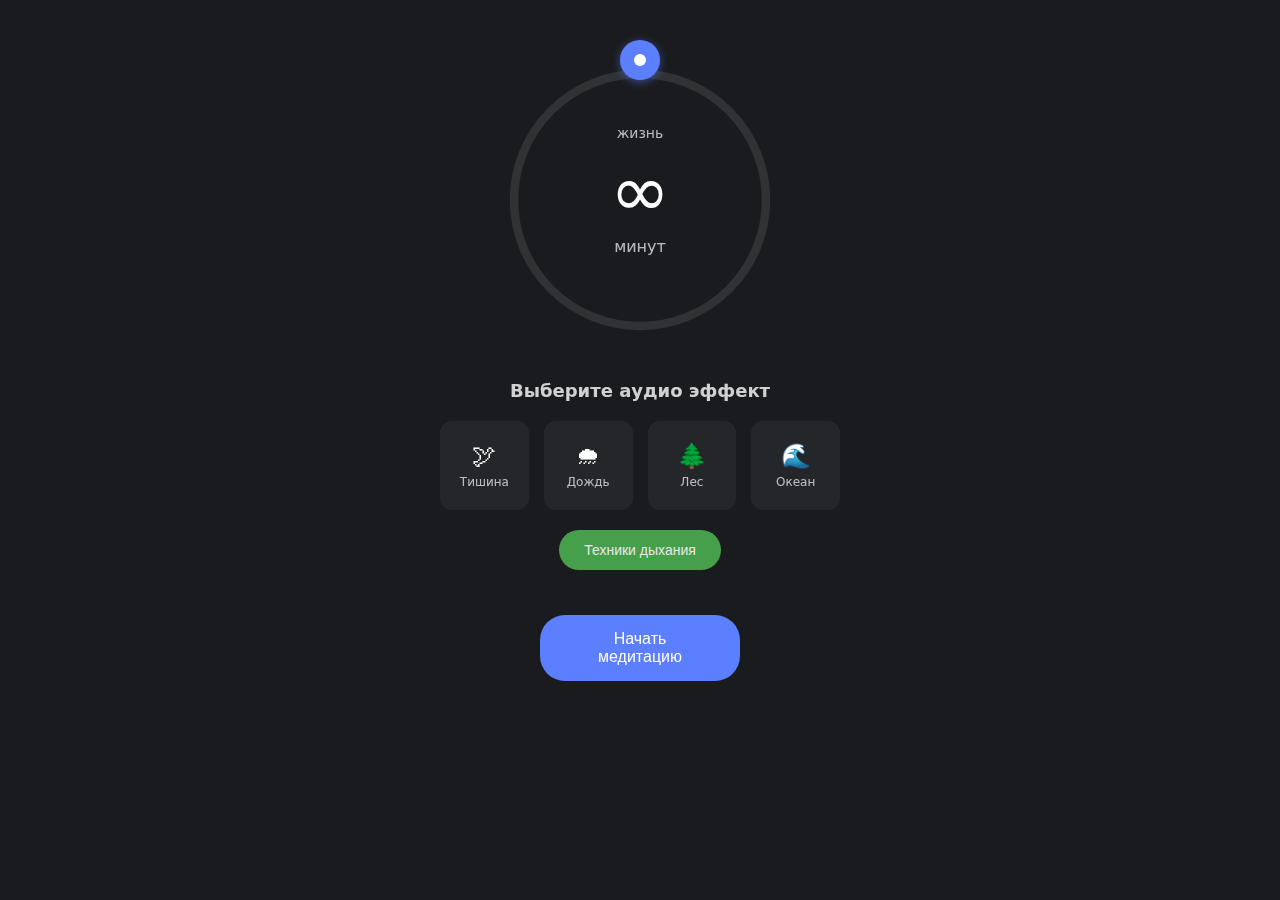
==== commit 2719f550: "Add circular time selector and update sound controls 20" ====
--- a/frontend/index.html
+++ b/frontend/index.html
@@ -18,7 +18,7 @@
             <div class="handle"></div>
             <div class="timer-display">
                 <span class="life-label">жизнь</span>
-                <span class="time">∞</span>
+                <span class="time infinity">∞</span>
                 <span class="label">минут</span>
                 <div class="breathing-text"></div>
             </div>
--- a/frontend/styles.css
+++ b/frontend/styles.css
@@ -58,7 +58,6 @@
     top: 0;
     left: 50%;
     transform-origin: center 140px;
-    /* Начальное положение на 12 часов */
     transform: translate(-50%, -50%) rotate(0deg);
     cursor: pointer;
     box-shadow: 0 2px 10px rgba(91, 127, 255, 0.5);
@@ -83,6 +82,9 @@
     left: 50%;
     transform: translate(-50%, -50%);
     text-align: center;
+    display: flex;
+    flex-direction: column;
+    align-items: center;
     user-select: none;
 }
 
@@ -158,8 +160,7 @@
 .time {
     font-size: 64px;
     font-weight: 300;
-    display: block;
-    transition: all 0.3s;
+    margin: 10px 0;
 }
 
 .label {
